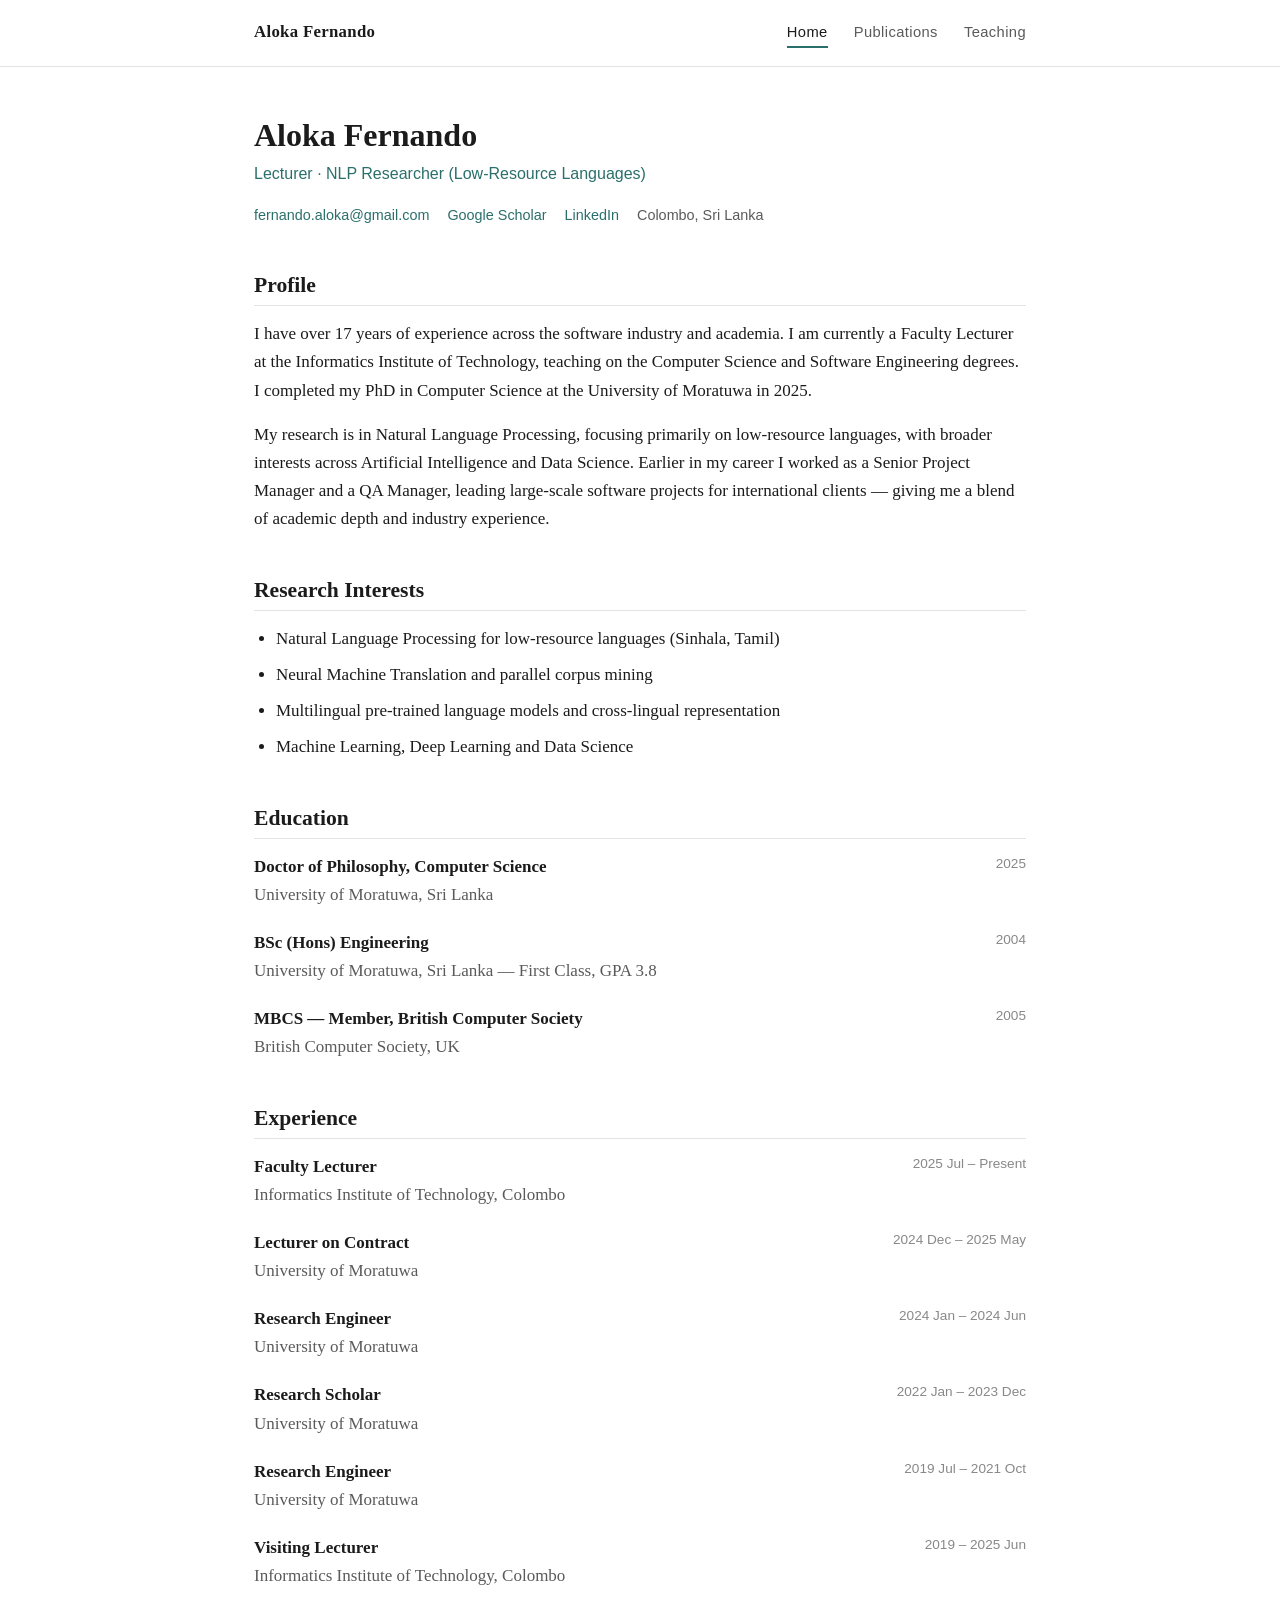
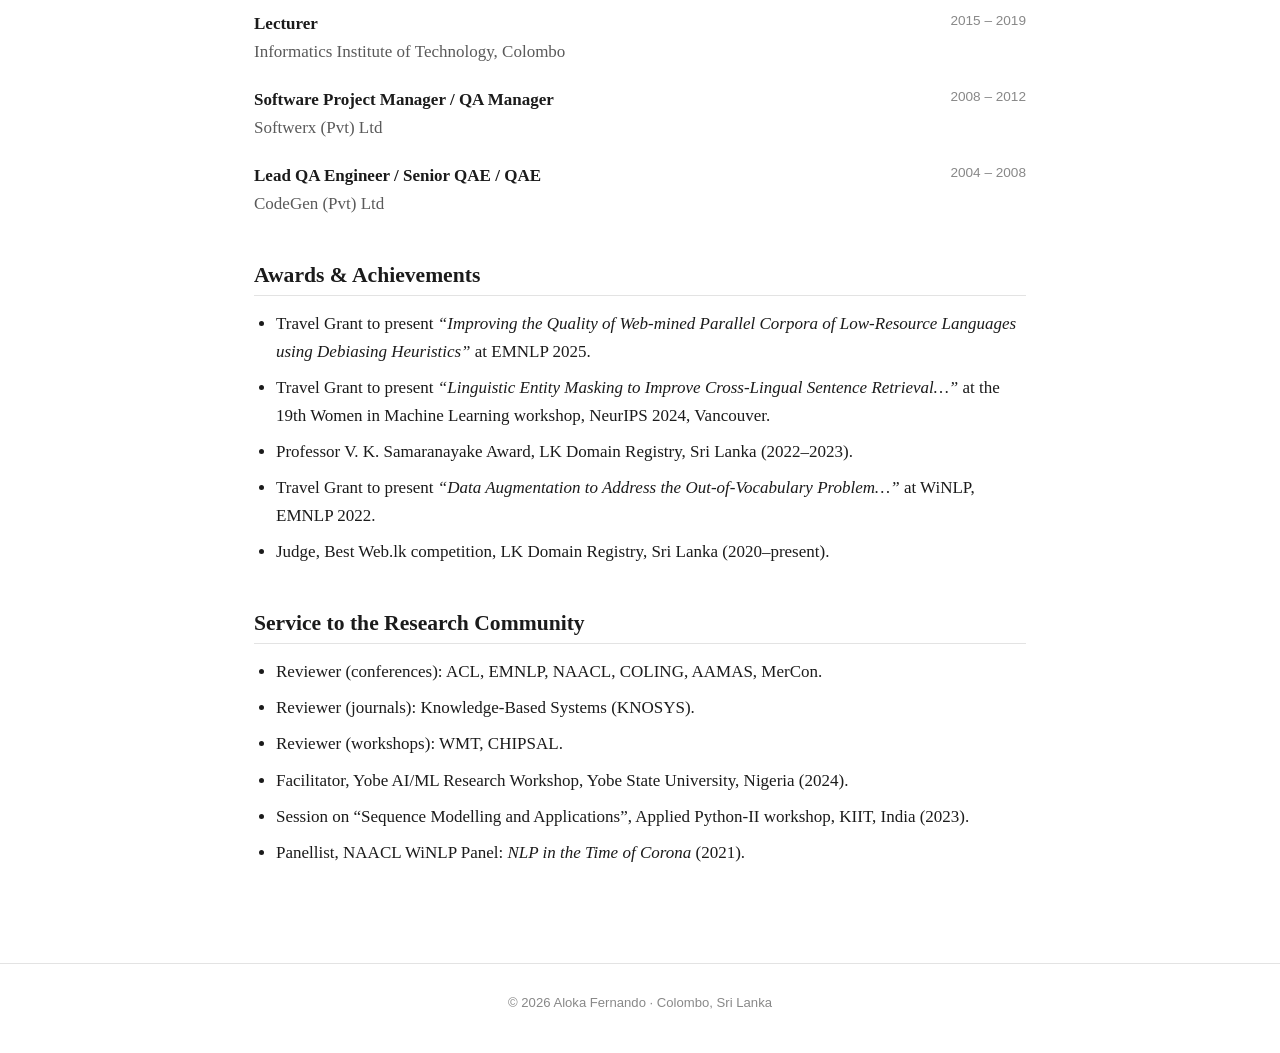
==== index.html @ 45970b9c "Add files via upload" ====
<!DOCTYPE html>
<html lang="en">
<head>
  <meta charset="UTF-8">
  <meta name="viewport" content="width=device-width, initial-scale=1.0">
  <title>Aloka Fernando</title>
  <meta name="description" content="Aloka Fernando — Lecturer and NLP researcher in low-resource languages, AI and Data Science.">
  <link rel="stylesheet" href="style.css">
</head>
<body>

  <nav class="site-nav">
    <div class="site-nav__inner">
      <a href="index.html" class="site-nav__name">Aloka Fernando</a>
      <div class="site-nav__links">
        <a href="index.html" class="active">Home</a>
        <a href="publications.html">Publications</a>
        <a href="teaching.html">Teaching</a>
      </div>
    </div>
  </nav>

  <main class="wrap">

    <section class="hero">
      <!-- Replace photo.jpg with your headshot, or remove this <img> -->
      <img class="hero__photo" src="photo.jpg" alt="Aloka Fernando"
           onerror="this.style.display='none'">
      <div class="hero__body">
        <h1 class="page-title">Aloka Fernando</h1>
        <p class="hero__role">Lecturer · NLP Researcher (Low-Resource Languages)</p>
        <div class="contact-line">
          <a href="mailto:fernando.aloka@gmail.com">fernando.aloka@gmail.com</a>
          <a href="https://scholar.google.com" target="_blank" rel="noopener">Google Scholar</a>
          <a href="https://www.linkedin.com/in/aloka-fernando" target="_blank" rel="noopener">LinkedIn</a>
          <span>Colombo, Sri Lanka</span>
        </div>
      </div>
    </section>

    <section>
      <h2 class="section-title">Profile</h2>
      <p>I have over 17 years of experience across the software industry and academia. I am currently a
        Faculty Lecturer at the Informatics Institute of Technology, teaching on the Computer Science and
        Software Engineering degrees. I completed my PhD in Computer Science at the University of Moratuwa
        in 2025.</p>
      <p>My research is in Natural Language Processing, focusing primarily on low-resource languages, with
        broader interests across Artificial Intelligence and Data Science. Earlier in my career I worked as
        a Senior Project Manager and a QA Manager, leading large-scale software projects for international
        clients — giving me a blend of academic depth and industry experience.</p>
    </section>

    <section>
      <h2 class="section-title">Research Interests</h2>
      <ul class="bullets">
        <li>Natural Language Processing for low-resource languages (Sinhala, Tamil)</li>
        <li>Neural Machine Translation and parallel corpus mining</li>
        <li>Multilingual pre-trained language models and cross-lingual representation</li>
        <li>Machine Learning, Deep Learning and Data Science</li>
      </ul>
    </section>

    <section>
      <h2 class="section-title">Education</h2>

      <div class="entry">
        <div class="entry__head">
          <span class="entry__title">Doctor of Philosophy, Computer Science</span>
          <span class="entry__date">2025</span>
        </div>
        <div class="entry__org">University of Moratuwa, Sri Lanka</div>
      </div>

      <div class="entry">
        <div class="entry__head">
          <span class="entry__title">BSc (Hons) Engineering</span>
          <span class="entry__date">2004</span>
        </div>
        <div class="entry__org">University of Moratuwa, Sri Lanka — First Class, GPA 3.8</div>
      </div>

      <div class="entry">
        <div class="entry__head">
          <span class="entry__title">MBCS — Member, British Computer Society</span>
          <span class="entry__date">2005</span>
        </div>
        <div class="entry__org">British Computer Society, UK</div>
      </div>
    </section>

    <section>
      <h2 class="section-title">Experience</h2>

      <div class="entry">
        <div class="entry__head">
          <span class="entry__title">Faculty Lecturer</span>
          <span class="entry__date">2025 Jul – Present</span>
        </div>
        <div class="entry__org">Informatics Institute of Technology, Colombo</div>
      </div>

      <div class="entry">
        <div class="entry__head">
          <span class="entry__title">Lecturer on Contract</span>
          <span class="entry__date">2024 Dec – 2025 May</span>
        </div>
        <div class="entry__org">University of Moratuwa</div>
      </div>

      <div class="entry">
        <div class="entry__head">
          <span class="entry__title">Research Engineer</span>
          <span class="entry__date">2024 Jan – 2024 Jun</span>
        </div>
        <div class="entry__org">University of Moratuwa</div>
      </div>

      <div class="entry">
        <div class="entry__head">
          <span class="entry__title">Research Scholar</span>
          <span class="entry__date">2022 Jan – 2023 Dec</span>
        </div>
        <div class="entry__org">University of Moratuwa</div>
      </div>

      <div class="entry">
        <div class="entry__head">
          <span class="entry__title">Research Engineer</span>
          <span class="entry__date">2019 Jul – 2021 Oct</span>
        </div>
        <div class="entry__org">University of Moratuwa</div>
      </div>

      <div class="entry">
        <div class="entry__head">
          <span class="entry__title">Visiting Lecturer</span>
          <span class="entry__date">2019 – 2025 Jun</span>
        </div>
        <div class="entry__org">Informatics Institute of Technology, Colombo</div>
      </div>

      <div class="entry">
        <div class="entry__head">
          <span class="entry__title">Lecturer</span>
          <span class="entry__date">2015 – 2019</span>
        </div>
        <div class="entry__org">Informatics Institute of Technology, Colombo</div>
      </div>

      <div class="entry">
        <div class="entry__head">
          <span class="entry__title">Software Project Manager / QA Manager</span>
          <span class="entry__date">2008 – 2012</span>
        </div>
        <div class="entry__org">Softwerx (Pvt) Ltd</div>
      </div>

      <div class="entry">
        <div class="entry__head">
          <span class="entry__title">Lead QA Engineer / Senior QAE / QAE</span>
          <span class="entry__date">2004 – 2008</span>
        </div>
        <div class="entry__org">CodeGen (Pvt) Ltd</div>
      </div>
    </section>

    <section>
      <h2 class="section-title">Awards &amp; Achievements</h2>
      <ul class="bullets">
        <li>Travel Grant to present <em>“Improving the Quality of Web-mined Parallel Corpora of Low-Resource
          Languages using Debiasing Heuristics”</em> at EMNLP 2025.</li>
        <li>Travel Grant to present <em>“Linguistic Entity Masking to Improve Cross-Lingual Sentence
          Retrieval…”</em> at the 19th Women in Machine Learning workshop, NeurIPS 2024, Vancouver.</li>
        <li>Professor V. K. Samaranayake Award, LK Domain Registry, Sri Lanka (2022–2023).</li>
        <li>Travel Grant to present <em>“Data Augmentation to Address the Out-of-Vocabulary Problem…”</em> at
          WiNLP, EMNLP 2022.</li>
        <li>Judge, Best Web.lk competition, LK Domain Registry, Sri Lanka (2020–present).</li>
      </ul>
    </section>

    <section>
      <h2 class="section-title">Service to the Research Community</h2>
      <ul class="bullets">
        <li>Reviewer (conferences): ACL, EMNLP, NAACL, COLING, AAMAS, MerCon.</li>
        <li>Reviewer (journals): Knowledge-Based Systems (KNOSYS).</li>
        <li>Reviewer (workshops): WMT, CHIPSAL.</li>
        <li>Facilitator, Yobe AI/ML Research Workshop, Yobe State University, Nigeria (2024).</li>
        <li>Session on “Sequence Modelling and Applications”, Applied Python-II workshop, KIIT, India (2023).</li>
        <li>Panellist, NAACL WiNLP Panel: <em>NLP in the Time of Corona</em> (2021).</li>
      </ul>
    </section>

  </main>

  <footer class="site-footer">
    © <span id="yr"></span> Aloka Fernando · Colombo, Sri Lanka
  </footer>
  <script>document.getElementById('yr').textContent = new Date().getFullYear();</script>

</body>
</html>
---- style.css ----
/* ===========================================================
   Aloka Fernando — academic homepage
   Clean academic style: serif headings, generous whitespace
   =========================================================== */

:root {
  --ink: #1b1b1b;
  --muted: #5a5a5a;
  --faint: #888;
  --accent: #2a6f6b;        /* muted teal, echoing the CV */
  --accent-dark: #1d5350;
  --rule: #e3e3e3;
  --bg: #ffffff;
  --bg-soft: #f7f8f7;
  --maxw: 820px;
}

* { box-sizing: border-box; }

html { scroll-behavior: smooth; }

body {
  margin: 0;
  background: var(--bg);
  color: var(--ink);
  font-family: "Georgia", "Iowan Old Style", "Times New Roman", serif;
  font-size: 17px;
  line-height: 1.65;
  -webkit-font-smoothing: antialiased;
}

a {
  color: var(--accent);
  text-decoration: none;
  border-bottom: 1px solid transparent;
  transition: border-color .15s ease, color .15s ease;
}
a:hover { color: var(--accent-dark); border-bottom-color: var(--accent-dark); }

/* ---------- Navigation ---------- */
.site-nav {
  border-bottom: 1px solid var(--rule);
  background: var(--bg);
  position: sticky;
  top: 0;
  z-index: 10;
}
.site-nav__inner {
  max-width: var(--maxw);
  margin: 0 auto;
  padding: 18px 24px;
  display: flex;
  align-items: baseline;
  justify-content: space-between;
  flex-wrap: wrap;
  gap: 10px;
}
.site-nav__name {
  font-size: 1.05rem;
  font-weight: 700;
  letter-spacing: .3px;
  color: var(--ink);
  border: none;
}
.site-nav__links {
  display: flex;
  gap: 26px;
  font-family: -apple-system, BlinkMacSystemFont, "Segoe UI", Helvetica, Arial, sans-serif;
  font-size: .92rem;
  letter-spacing: .4px;
}
.site-nav__links a {
  color: var(--muted);
  border: none;
  padding-bottom: 2px;
}
.site-nav__links a:hover { color: var(--accent); }
.site-nav__links a.active {
  color: var(--ink);
  border-bottom: 2px solid var(--accent);
}

/* ---------- Layout ---------- */
.wrap {
  max-width: var(--maxw);
  margin: 0 auto;
  padding: 48px 24px 80px;
}

h1, h2, h3 { line-height: 1.25; color: var(--ink); }

.page-title {
  font-size: 2rem;
  margin: 0 0 6px;
}
.section-title {
  font-size: 1.35rem;
  margin: 44px 0 14px;
  padding-bottom: 6px;
  border-bottom: 1px solid var(--rule);
}
.subhead {
  font-family: -apple-system, BlinkMacSystemFont, "Segoe UI", Helvetica, Arial, sans-serif;
  color: var(--faint);
  text-transform: uppercase;
  letter-spacing: 1.5px;
  font-size: .72rem;
  margin: 0 0 18px;
}

p { margin: 0 0 16px; }

/* ---------- Home hero ---------- */
.hero {
  display: flex;
  gap: 34px;
  align-items: flex-start;
  flex-wrap: wrap;
}
.hero__photo {
  width: 168px;
  height: 168px;
  border-radius: 6px;
  object-fit: cover;
  flex-shrink: 0;
  background: var(--bg-soft);
  border: 1px solid var(--rule);
}
.hero__body { flex: 1; min-width: 260px; }
.hero__role {
  font-family: -apple-system, BlinkMacSystemFont, "Segoe UI", Helvetica, Arial, sans-serif;
  color: var(--accent);
  font-size: 1rem;
  margin: 4px 0 16px;
}

/* ---------- Contact / inline links ---------- */
.contact-line {
  font-family: -apple-system, BlinkMacSystemFont, "Segoe UI", Helvetica, Arial, sans-serif;
  font-size: .9rem;
  color: var(--muted);
  display: flex;
  flex-wrap: wrap;
  gap: 8px 18px;
  margin-top: 6px;
}

/* ---------- Generic entries (experience, education) ---------- */
.entry { margin-bottom: 20px; }
.entry__head {
  display: flex;
  justify-content: space-between;
  gap: 16px;
  flex-wrap: wrap;
}
.entry__title { font-weight: 700; }
.entry__org { color: var(--muted); }
.entry__date {
  font-family: -apple-system, BlinkMacSystemFont, "Segoe UI", Helvetica, Arial, sans-serif;
  font-size: .85rem;
  color: var(--faint);
  white-space: nowrap;
}

/* ---------- Lists ---------- */
ul.clean { list-style: none; padding: 0; margin: 0; }
ul.clean li {
  padding: 8px 0;
  border-bottom: 1px solid var(--rule);
}
ul.clean li:last-child { border-bottom: none; }

ul.bullets { margin: 0 0 16px; padding-left: 22px; }
ul.bullets li { margin-bottom: 8px; }

/* ---------- Publications ---------- */
ol.pubs { counter-reset: pub; list-style: none; padding: 0; margin: 0; }
ol.pubs li {
  position: relative;
  padding: 0 0 20px 38px;
  margin-bottom: 20px;
  border-bottom: 1px solid var(--rule);
}
ol.pubs li:last-child { border-bottom: none; }
ol.pubs li::before {
  counter-increment: pub;
  content: counter(pub);
  position: absolute;
  left: 0;
  top: 1px;
  font-family: -apple-system, BlinkMacSystemFont, "Segoe UI", Helvetica, Arial, sans-serif;
  font-size: .8rem;
  font-weight: 600;
  color: #fff;
  background: var(--accent);
  width: 24px; height: 24px;
  border-radius: 50%;
  display: flex; align-items: center; justify-content: center;
}
.pub-title { font-weight: 600; }
.pub-venue { color: var(--muted); }
.pub-meta {
  font-family: -apple-system, BlinkMacSystemFont, "Segoe UI", Helvetica, Arial, sans-serif;
  font-size: .82rem;
  color: var(--faint);
  margin-top: 4px;
}
.me { color: var(--accent-dark); font-weight: 700; }
.badge {
  display: inline-block;
  font-family: -apple-system, BlinkMacSystemFont, "Segoe UI", Helvetica, Arial, sans-serif;
  font-size: .72rem;
  letter-spacing: .3px;
  background: #fbf3df;
  color: #8a6d1c;
  border: 1px solid #ecdcae;
  padding: 1px 8px;
  border-radius: 10px;
  margin-left: 4px;
  vertical-align: middle;
}

/* ---------- Teaching ---------- */
.teach-block { margin-bottom: 30px; }
.teach-block h3 {
  font-size: 1.1rem;
  margin: 0 0 2px;
}
.teach-block .teach-date {
  font-family: -apple-system, BlinkMacSystemFont, "Segoe UI", Helvetica, Arial, sans-serif;
  font-size: .85rem;
  color: var(--faint);
  margin-bottom: 12px;
}
.teach-block .programme {
  font-style: italic;
  color: var(--muted);
  margin: 14px 0 6px;
}
.course {
  display: flex;
  gap: 12px;
  padding: 7px 0;
  border-bottom: 1px solid var(--rule);
}
.course:last-child { border-bottom: none; }
.course code {
  font-family: "SF Mono", ui-monospace, Menlo, Consolas, monospace;
  font-size: .82rem;
  color: var(--accent-dark);
  background: var(--bg-soft);
  padding: 1px 7px;
  border-radius: 4px;
  white-space: nowrap;
  align-self: flex-start;
}

/* ---------- Footer ---------- */
.site-footer {
  border-top: 1px solid var(--rule);
  color: var(--faint);
  font-family: -apple-system, BlinkMacSystemFont, "Segoe UI", Helvetica, Arial, sans-serif;
  font-size: .82rem;
  text-align: center;
  padding: 28px 24px 40px;
}

/* ---------- Responsive ---------- */
@media (max-width: 560px) {
  body { font-size: 16px; }
  .page-title { font-size: 1.7rem; }
  .hero { gap: 22px; }
  .hero__photo { width: 130px; height: 130px; }
  .site-nav__inner { padding: 14px 18px; }
  .wrap { padding: 34px 18px 60px; }
}
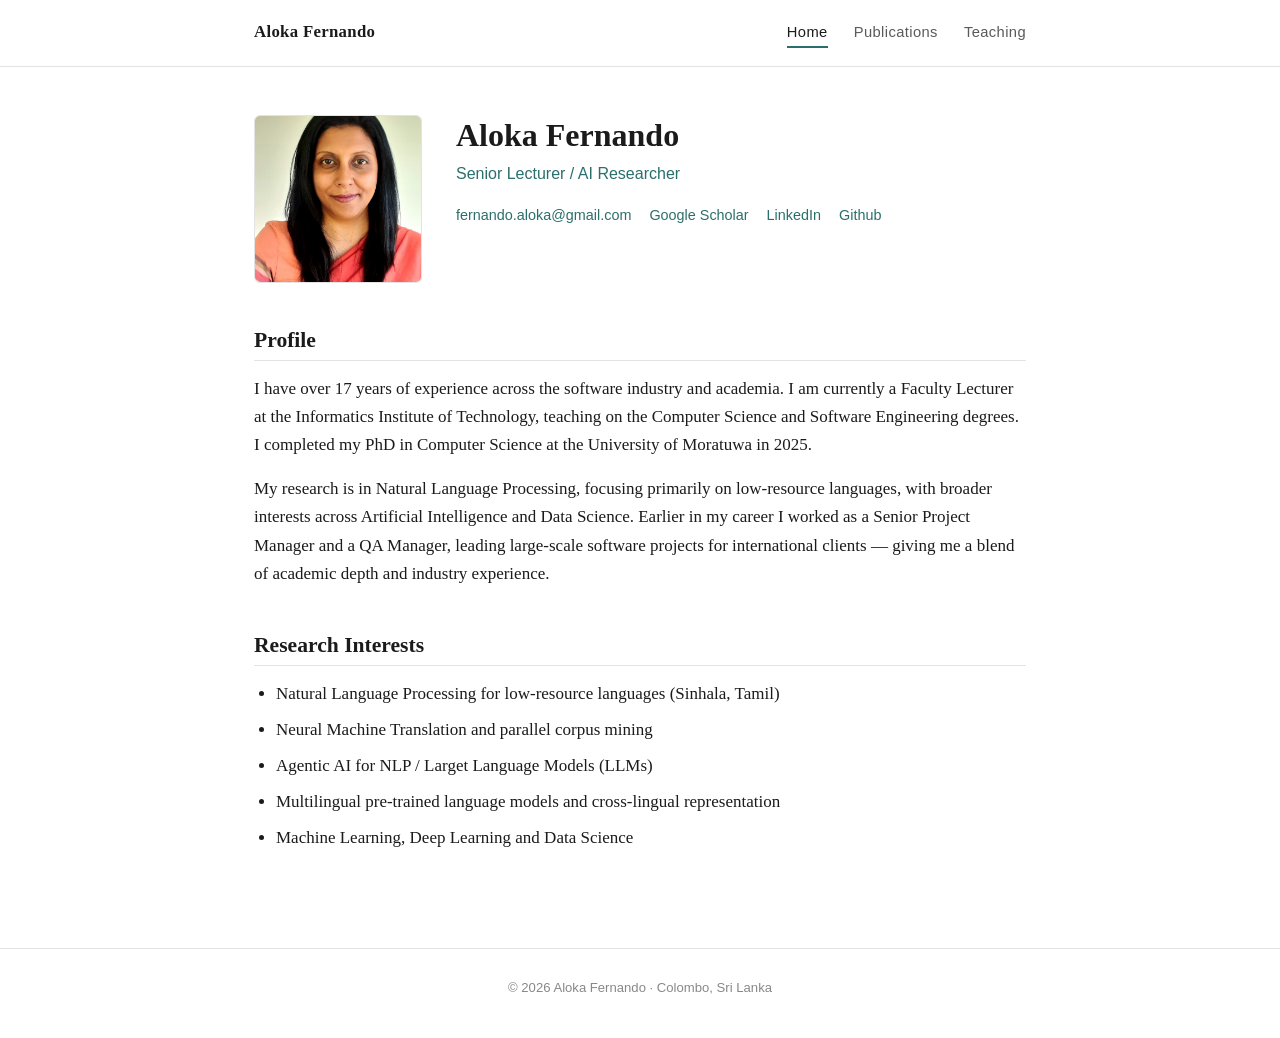
==== commit fac6a01b: "Update index.html" ====
--- a/index.html
+++ b/index.html
@@ -24,16 +24,16 @@
 
     <section class="hero">
       <!-- Replace photo.jpg with your headshot, or remove this <img> -->
-      <img class="hero__photo" src="photo.jpg" alt="Aloka Fernando"
+      <img class="hero__photo" src="Profile_photo.jpg" alt="Aloka Fernando"
            onerror="this.style.display='none'">
       <div class="hero__body">
         <h1 class="page-title">Aloka Fernando</h1>
-        <p class="hero__role">Lecturer · NLP Researcher (Low-Resource Languages)</p>
+        <p class="hero__role">Senior Lecturer / AI Researcher</p>
         <div class="contact-line">
           <a href="mailto:fernando.aloka@gmail.com">fernando.aloka@gmail.com</a>
-          <a href="https://scholar.google.com" target="_blank" rel="noopener">Google Scholar</a>
+          <a href="https://scholar.google.com/citations?user=PDGQ-isAAAAJ&hl=en" target="_blank" rel="noopener">Google Scholar</a>
           <a href="https://www.linkedin.com/in/aloka-fernando" target="_blank" rel="noopener">LinkedIn</a>
-          <span>Colombo, Sri Lanka</span>
+          <a href="https://github.com/aloka-fernando" target="_blank" rel="noopener">Github</a>
         </div>
       </div>
     </section>
@@ -55,141 +55,13 @@
       <ul class="bullets">
         <li>Natural Language Processing for low-resource languages (Sinhala, Tamil)</li>
         <li>Neural Machine Translation and parallel corpus mining</li>
+        <li>Agentic AI for NLP / Larget Language Models (LLMs) </li>        
         <li>Multilingual pre-trained language models and cross-lingual representation</li>
         <li>Machine Learning, Deep Learning and Data Science</li>
       </ul>
     </section>
 
-    <section>
-      <h2 class="section-title">Education</h2>
-
-      <div class="entry">
-        <div class="entry__head">
-          <span class="entry__title">Doctor of Philosophy, Computer Science</span>
-          <span class="entry__date">2025</span>
-        </div>
-        <div class="entry__org">University of Moratuwa, Sri Lanka</div>
-      </div>
-
-      <div class="entry">
-        <div class="entry__head">
-          <span class="entry__title">BSc (Hons) Engineering</span>
-          <span class="entry__date">2004</span>
-        </div>
-        <div class="entry__org">University of Moratuwa, Sri Lanka — First Class, GPA 3.8</div>
-      </div>
-
-      <div class="entry">
-        <div class="entry__head">
-          <span class="entry__title">MBCS — Member, British Computer Society</span>
-          <span class="entry__date">2005</span>
-        </div>
-        <div class="entry__org">British Computer Society, UK</div>
-      </div>
-    </section>
-
-    <section>
-      <h2 class="section-title">Experience</h2>
-
-      <div class="entry">
-        <div class="entry__head">
-          <span class="entry__title">Faculty Lecturer</span>
-          <span class="entry__date">2025 Jul – Present</span>
-        </div>
-        <div class="entry__org">Informatics Institute of Technology, Colombo</div>
-      </div>
-
-      <div class="entry">
-        <div class="entry__head">
-          <span class="entry__title">Lecturer on Contract</span>
-          <span class="entry__date">2024 Dec – 2025 May</span>
-        </div>
-        <div class="entry__org">University of Moratuwa</div>
-      </div>
-
-      <div class="entry">
-        <div class="entry__head">
-          <span class="entry__title">Research Engineer</span>
-          <span class="entry__date">2024 Jan – 2024 Jun</span>
-        </div>
-        <div class="entry__org">University of Moratuwa</div>
-      </div>
-
-      <div class="entry">
-        <div class="entry__head">
-          <span class="entry__title">Research Scholar</span>
-          <span class="entry__date">2022 Jan – 2023 Dec</span>
-        </div>
-        <div class="entry__org">University of Moratuwa</div>
-      </div>
-
-      <div class="entry">
-        <div class="entry__head">
-          <span class="entry__title">Research Engineer</span>
-          <span class="entry__date">2019 Jul – 2021 Oct</span>
-        </div>
-        <div class="entry__org">University of Moratuwa</div>
-      </div>
-
-      <div class="entry">
-        <div class="entry__head">
-          <span class="entry__title">Visiting Lecturer</span>
-          <span class="entry__date">2019 – 2025 Jun</span>
-        </div>
-        <div class="entry__org">Informatics Institute of Technology, Colombo</div>
-      </div>
-
-      <div class="entry">
-        <div class="entry__head">
-          <span class="entry__title">Lecturer</span>
-          <span class="entry__date">2015 – 2019</span>
-        </div>
-        <div class="entry__org">Informatics Institute of Technology, Colombo</div>
-      </div>
-
-      <div class="entry">
-        <div class="entry__head">
-          <span class="entry__title">Software Project Manager / QA Manager</span>
-          <span class="entry__date">2008 – 2012</span>
-        </div>
-        <div class="entry__org">Softwerx (Pvt) Ltd</div>
-      </div>
-
-      <div class="entry">
-        <div class="entry__head">
-          <span class="entry__title">Lead QA Engineer / Senior QAE / QAE</span>
-          <span class="entry__date">2004 – 2008</span>
-        </div>
-        <div class="entry__org">CodeGen (Pvt) Ltd</div>
-      </div>
-    </section>
-
-    <section>
-      <h2 class="section-title">Awards &amp; Achievements</h2>
-      <ul class="bullets">
-        <li>Travel Grant to present <em>“Improving the Quality of Web-mined Parallel Corpora of Low-Resource
-          Languages using Debiasing Heuristics”</em> at EMNLP 2025.</li>
-        <li>Travel Grant to present <em>“Linguistic Entity Masking to Improve Cross-Lingual Sentence
-          Retrieval…”</em> at the 19th Women in Machine Learning workshop, NeurIPS 2024, Vancouver.</li>
-        <li>Professor V. K. Samaranayake Award, LK Domain Registry, Sri Lanka (2022–2023).</li>
-        <li>Travel Grant to present <em>“Data Augmentation to Address the Out-of-Vocabulary Problem…”</em> at
-          WiNLP, EMNLP 2022.</li>
-        <li>Judge, Best Web.lk competition, LK Domain Registry, Sri Lanka (2020–present).</li>
-      </ul>
-    </section>
-
-    <section>
-      <h2 class="section-title">Service to the Research Community</h2>
-      <ul class="bullets">
-        <li>Reviewer (conferences): ACL, EMNLP, NAACL, COLING, AAMAS, MerCon.</li>
-        <li>Reviewer (journals): Knowledge-Based Systems (KNOSYS).</li>
-        <li>Reviewer (workshops): WMT, CHIPSAL.</li>
-        <li>Facilitator, Yobe AI/ML Research Workshop, Yobe State University, Nigeria (2024).</li>
-        <li>Session on “Sequence Modelling and Applications”, Applied Python-II workshop, KIIT, India (2023).</li>
-        <li>Panellist, NAACL WiNLP Panel: <em>NLP in the Time of Corona</em> (2021).</li>
-      </ul>
-    </section>
-
+    
   </main>
 
   <footer class="site-footer">
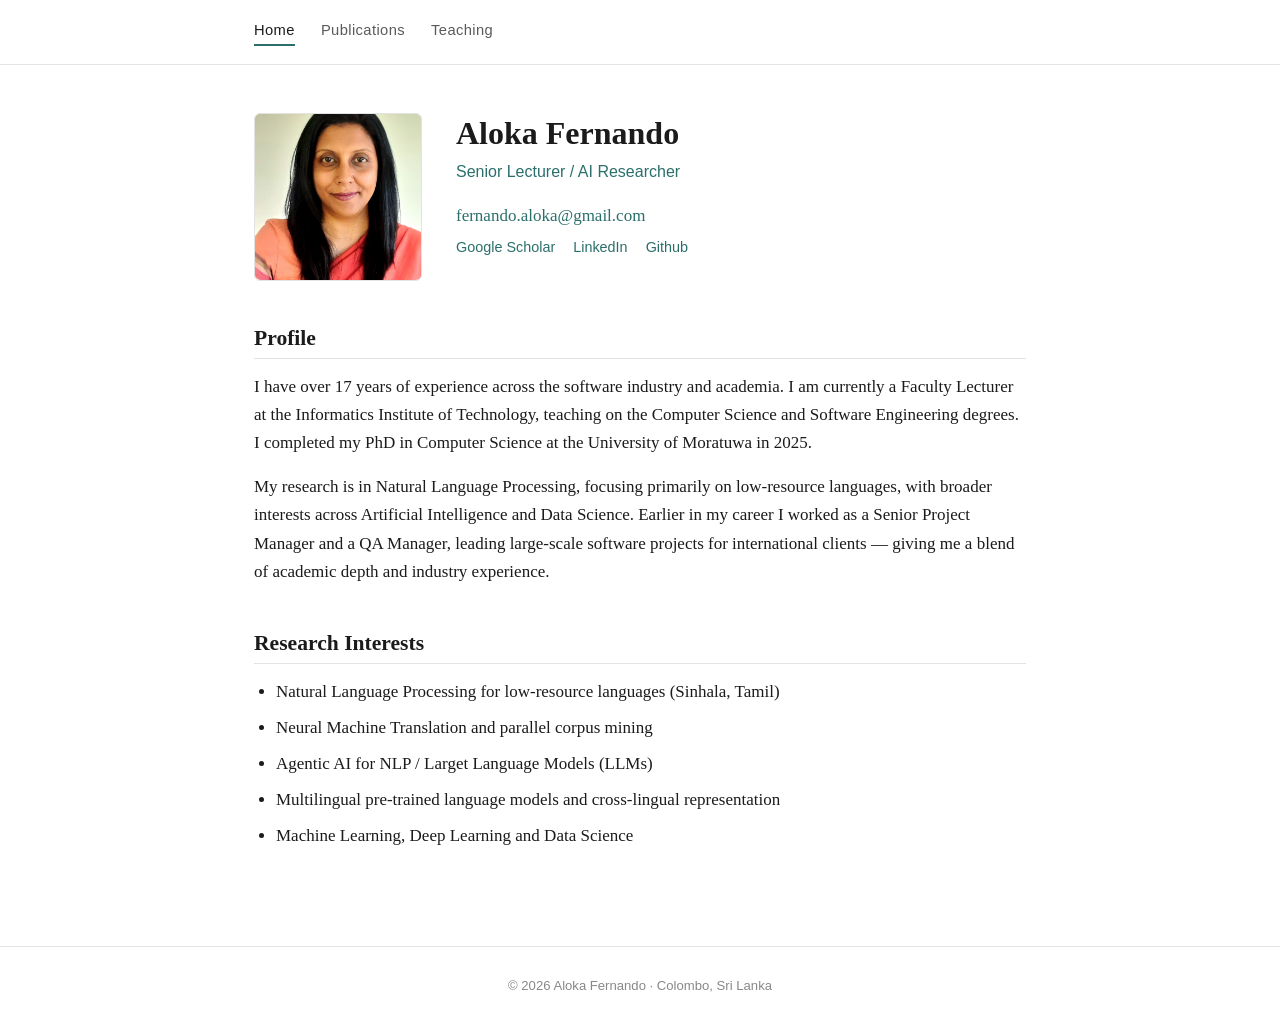
==== commit 7b031a41: "Update index.html" ====
--- a/index.html
+++ b/index.html
@@ -4,14 +4,13 @@
   <meta charset="UTF-8">
   <meta name="viewport" content="width=device-width, initial-scale=1.0">
   <title>Aloka Fernando</title>
-  <meta name="description" content="Aloka Fernando — Lecturer and NLP researcher in low-resource languages, AI and Data Science.">
+  <meta name="description" content="Aloka Fernando — Senior Lecturer and NLP researcher in Machine Translation, low-resource languages, Agentic AI and Data Science.">
   <link rel="stylesheet" href="style.css">
 </head>
 <body>
 
   <nav class="site-nav">
     <div class="site-nav__inner">
-      <a href="index.html" class="site-nav__name">Aloka Fernando</a>
       <div class="site-nav__links">
         <a href="index.html" class="active">Home</a>
         <a href="publications.html">Publications</a>
@@ -29,8 +28,8 @@
       <div class="hero__body">
         <h1 class="page-title">Aloka Fernando</h1>
         <p class="hero__role">Senior Lecturer / AI Researcher</p>
+        <a href="mailto:alokaf@cse.mrt.ac.lk">fernando.aloka@gmail.com</a>
         <div class="contact-line">
-          <a href="mailto:fernando.aloka@gmail.com">fernando.aloka@gmail.com</a>
           <a href="https://scholar.google.com/citations?user=PDGQ-isAAAAJ&hl=en" target="_blank" rel="noopener">Google Scholar</a>
           <a href="https://www.linkedin.com/in/aloka-fernando" target="_blank" rel="noopener">LinkedIn</a>
           <a href="https://github.com/aloka-fernando" target="_blank" rel="noopener">Github</a>
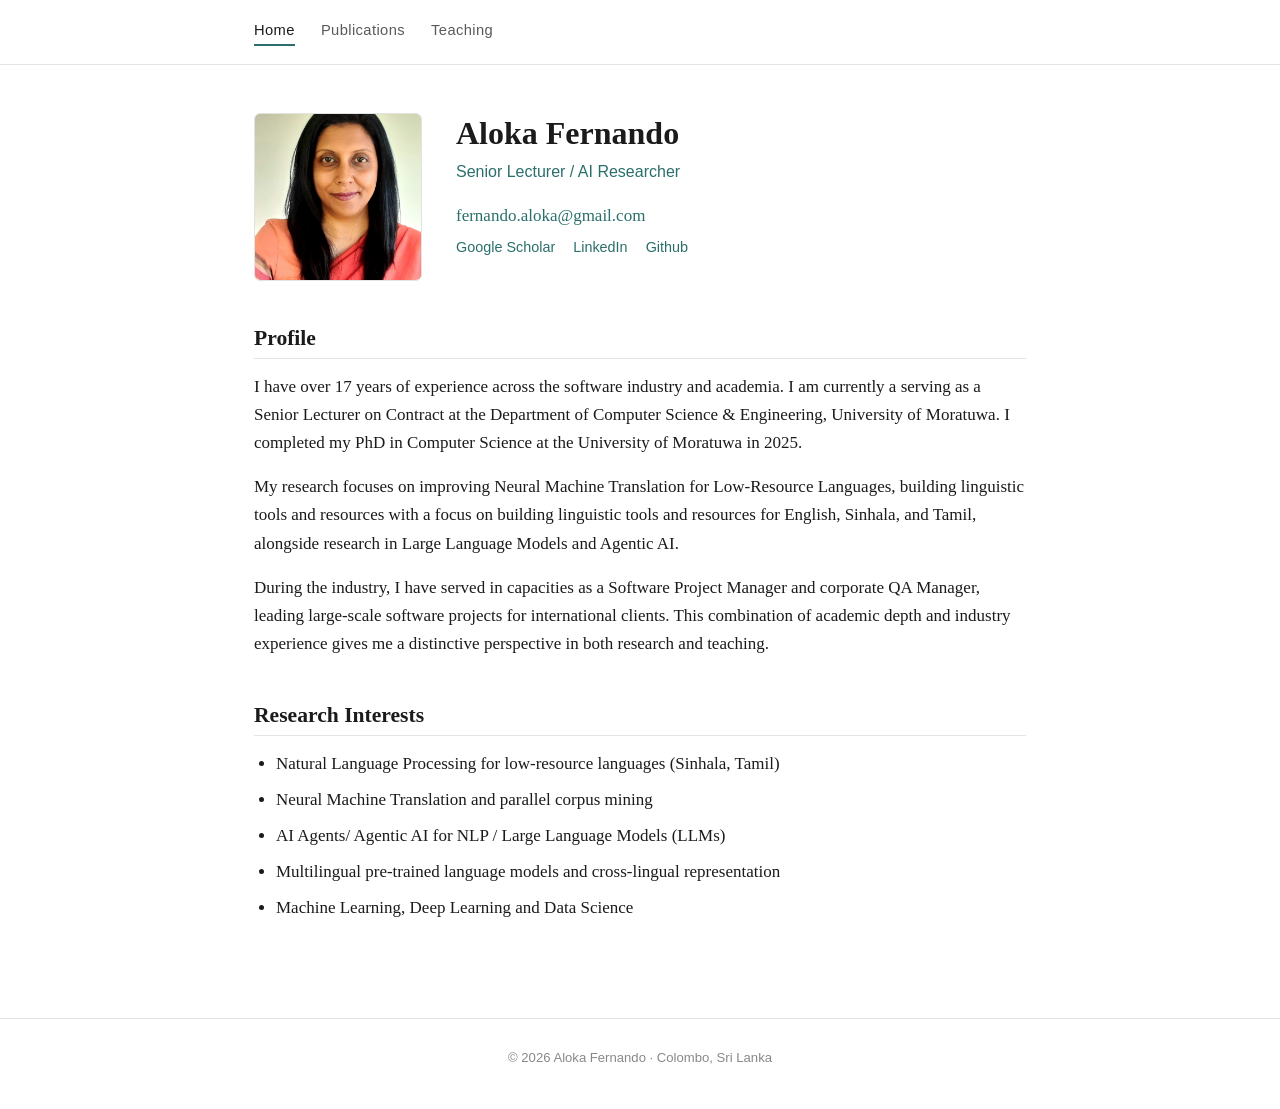
==== commit ec86bc4d: "Update index.html" ====
--- a/index.html
+++ b/index.html
@@ -40,13 +40,14 @@
     <section>
       <h2 class="section-title">Profile</h2>
       <p>I have over 17 years of experience across the software industry and academia. I am currently a
-        Faculty Lecturer at the Informatics Institute of Technology, teaching on the Computer Science and
-        Software Engineering degrees. I completed my PhD in Computer Science at the University of Moratuwa
-        in 2025.</p>
-      <p>My research is in Natural Language Processing, focusing primarily on low-resource languages, with
-        broader interests across Artificial Intelligence and Data Science. Earlier in my career I worked as
-        a Senior Project Manager and a QA Manager, leading large-scale software projects for international
-        clients — giving me a blend of academic depth and industry experience.</p>
+        serving as a Senior Lecturer on Contract at the Department of Computer Science & Engineering, University of Moratuwa. 
+        I completed my PhD in Computer Science at the University of Moratuwa in 2025.</p>
+      <p>My research focuses on improving Neural Machine Translation for Low-Resource Languages, building 
+        linguistic tools and resources with a focus on building linguistic tools and resources for English, Sinhala, and Tamil, alongside 
+        research in Large Language Models and Agentic AI. </p>
+        <p>During the industry, I have served in capacities as a Software Project Manager and corporate QA Manager, leading 
+        large-scale software projects for international clients. This combination of academic depth and industry experience gives me 
+        a distinctive perspective in both research and teaching.</p>
     </section>
 
     <section>
@@ -54,7 +55,7 @@
       <ul class="bullets">
         <li>Natural Language Processing for low-resource languages (Sinhala, Tamil)</li>
         <li>Neural Machine Translation and parallel corpus mining</li>
-        <li>Agentic AI for NLP / Larget Language Models (LLMs) </li>        
+        <li>AI Agents/ Agentic AI for NLP / Large Language Models (LLMs) </li>        
         <li>Multilingual pre-trained language models and cross-lingual representation</li>
         <li>Machine Learning, Deep Learning and Data Science</li>
       </ul>
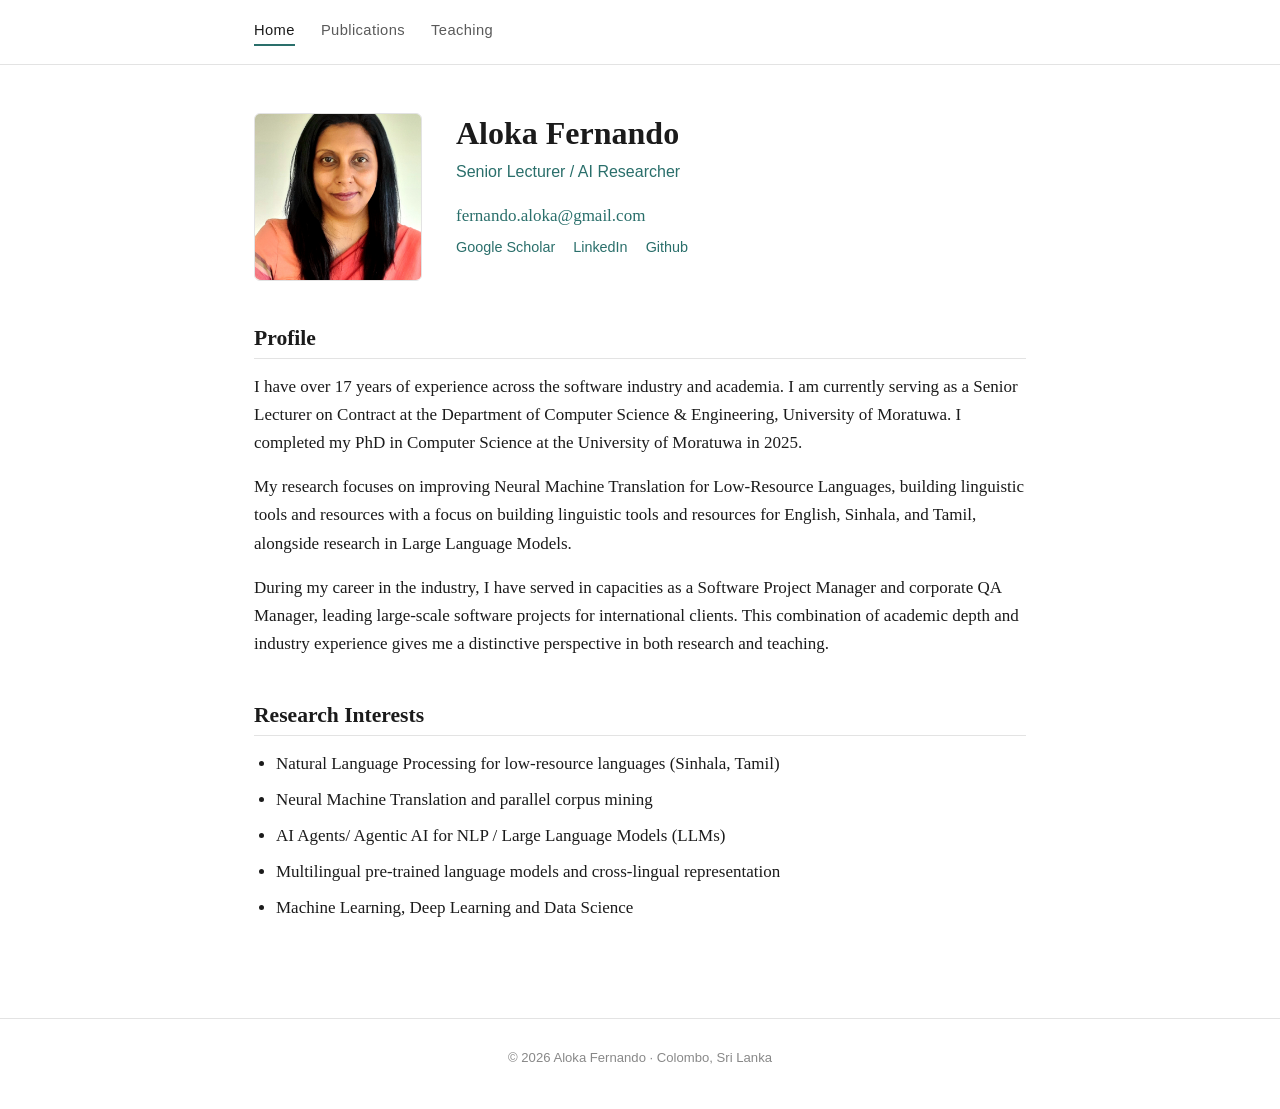
==== commit 7c7fe18c: "Update index.html" ====
--- a/index.html
+++ b/index.html
@@ -39,13 +39,13 @@
 
     <section>
       <h2 class="section-title">Profile</h2>
-      <p>I have over 17 years of experience across the software industry and academia. I am currently a
+      <p>I have over 17 years of experience across the software industry and academia. I am currently 
         serving as a Senior Lecturer on Contract at the Department of Computer Science & Engineering, University of Moratuwa. 
         I completed my PhD in Computer Science at the University of Moratuwa in 2025.</p>
       <p>My research focuses on improving Neural Machine Translation for Low-Resource Languages, building 
         linguistic tools and resources with a focus on building linguistic tools and resources for English, Sinhala, and Tamil, alongside 
-        research in Large Language Models and Agentic AI. </p>
-        <p>During the industry, I have served in capacities as a Software Project Manager and corporate QA Manager, leading 
+        research in Large Language Models. </p>
+        <p>During my career in the industry, I have served in capacities as a Software Project Manager and corporate QA Manager, leading 
         large-scale software projects for international clients. This combination of academic depth and industry experience gives me 
         a distinctive perspective in both research and teaching.</p>
     </section>
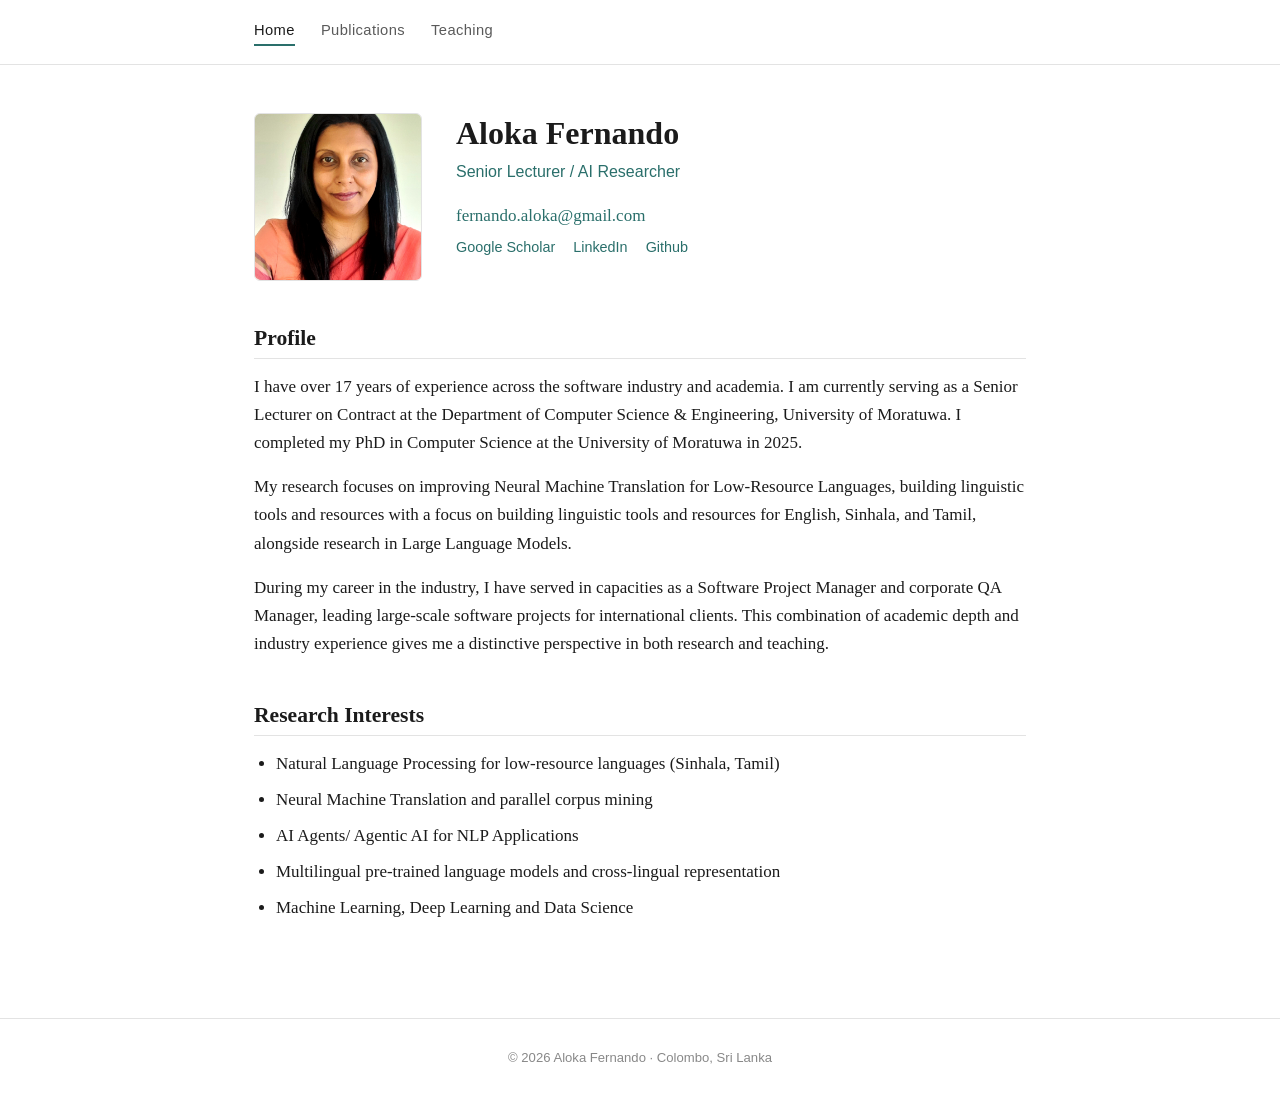
==== commit 0268da2e: "Update index.html" ====
--- a/index.html
+++ b/index.html
@@ -55,7 +55,7 @@
       <ul class="bullets">
         <li>Natural Language Processing for low-resource languages (Sinhala, Tamil)</li>
         <li>Neural Machine Translation and parallel corpus mining</li>
-        <li>AI Agents/ Agentic AI for NLP / Large Language Models (LLMs) </li>        
+        <li>AI Agents/ Agentic AI for NLP Applications </li>        
         <li>Multilingual pre-trained language models and cross-lingual representation</li>
         <li>Machine Learning, Deep Learning and Data Science</li>
       </ul>
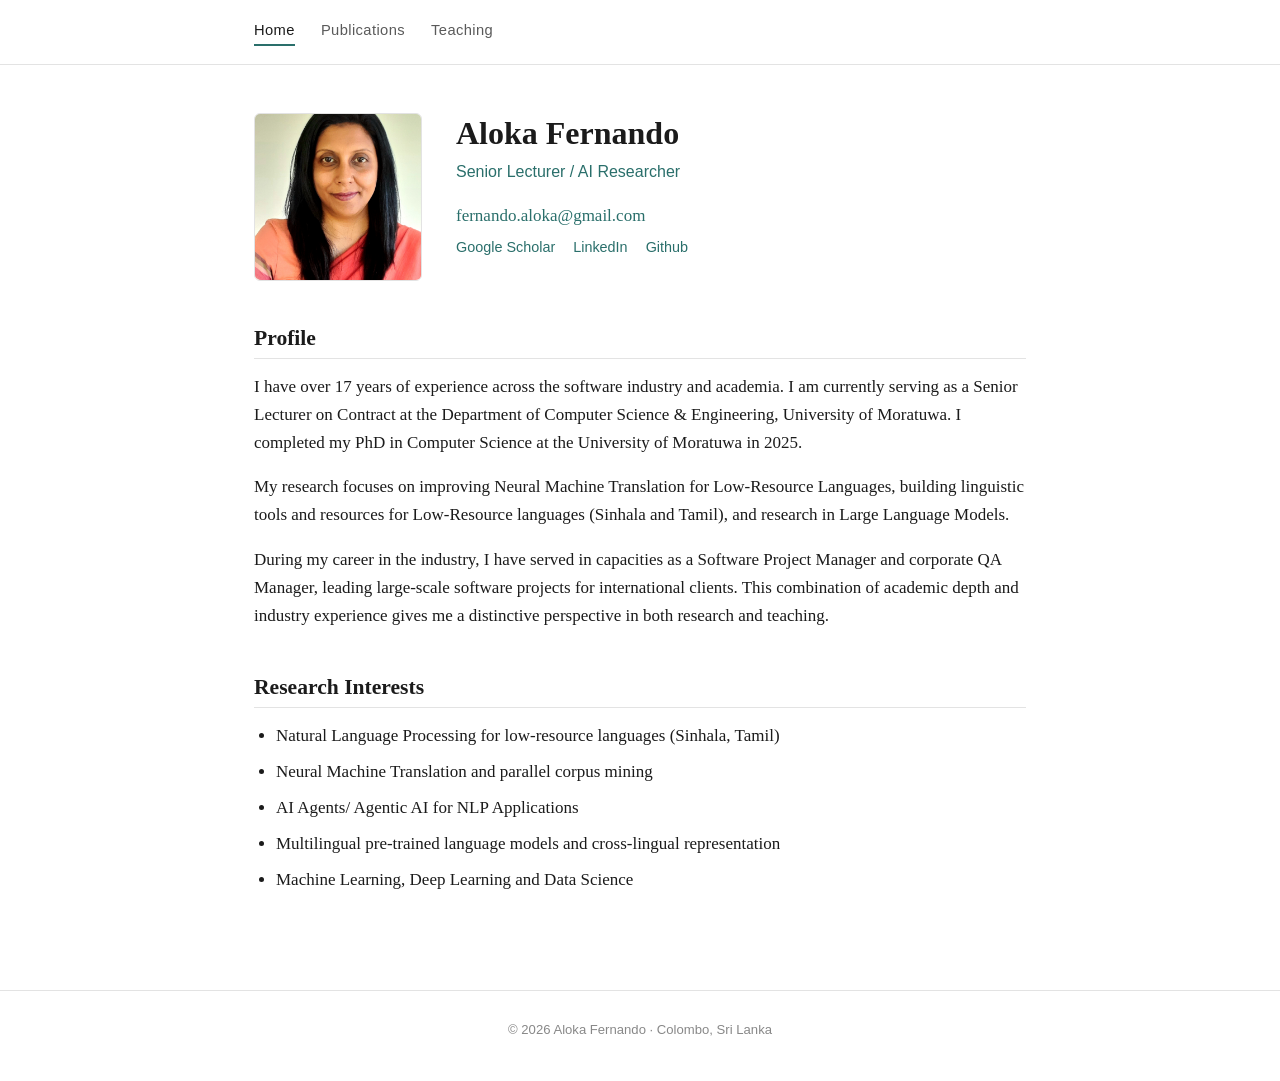
==== commit d2a922c5: "Update index.html" ====
--- a/index.html
+++ b/index.html
@@ -43,7 +43,7 @@
         serving as a Senior Lecturer on Contract at the Department of Computer Science & Engineering, University of Moratuwa. 
         I completed my PhD in Computer Science at the University of Moratuwa in 2025.</p>
       <p>My research focuses on improving Neural Machine Translation for Low-Resource Languages, building 
-        linguistic tools and resources with a focus on building linguistic tools and resources for English, Sinhala, and Tamil, alongside 
+        linguistic tools and resources for Low-Resource languages (Sinhala and Tamil), and 
         research in Large Language Models. </p>
         <p>During my career in the industry, I have served in capacities as a Software Project Manager and corporate QA Manager, leading 
         large-scale software projects for international clients. This combination of academic depth and industry experience gives me 
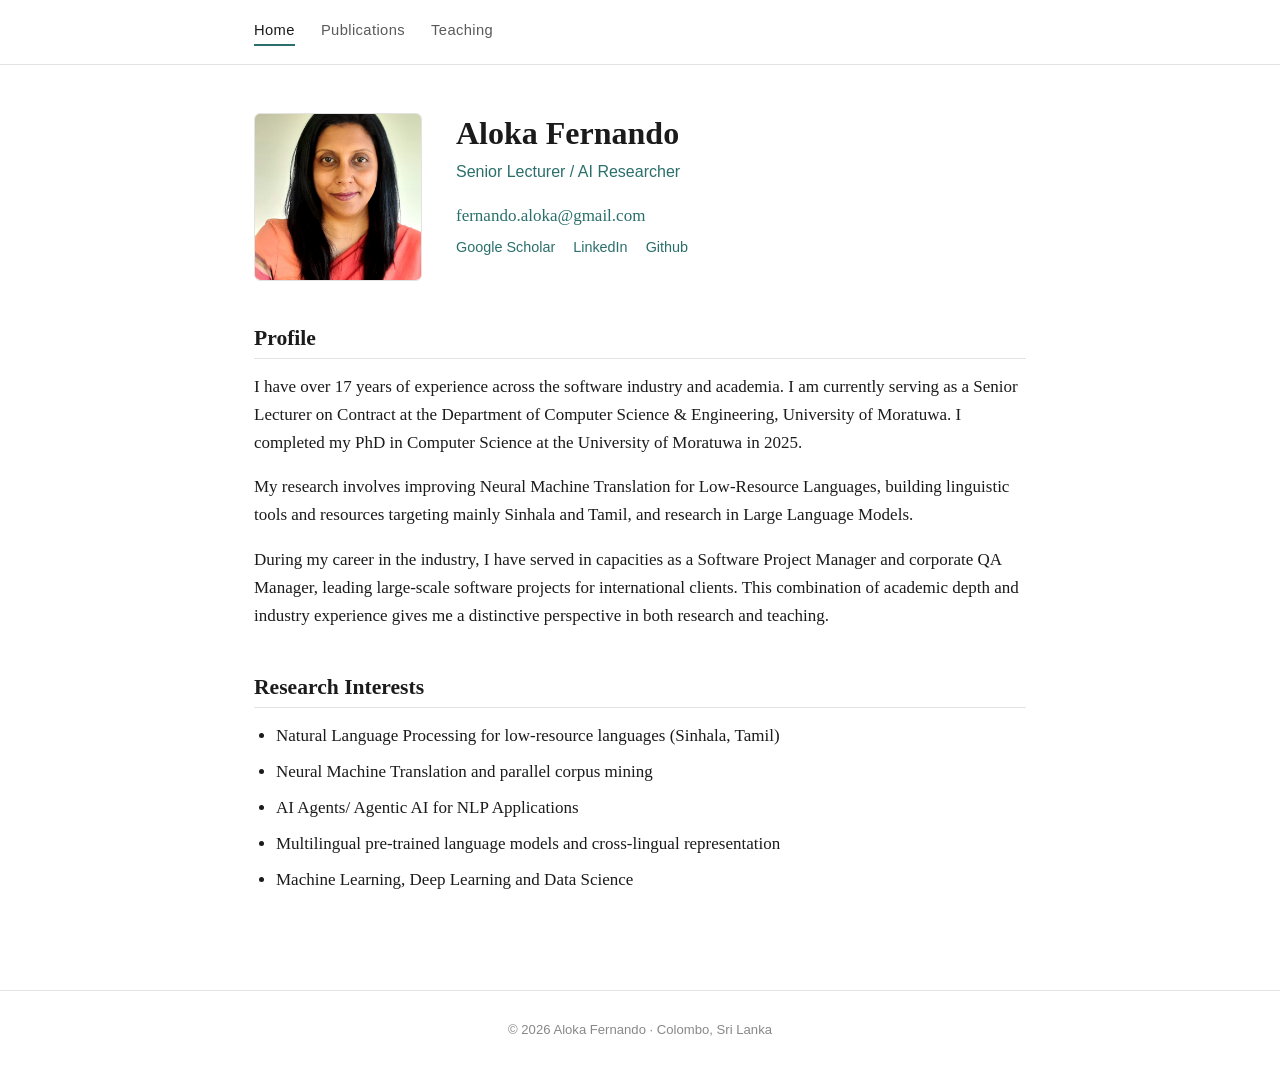
==== commit 8c59ffae: "Update index.html" ====
--- a/index.html
+++ b/index.html
@@ -42,8 +42,8 @@
       <p>I have over 17 years of experience across the software industry and academia. I am currently 
         serving as a Senior Lecturer on Contract at the Department of Computer Science & Engineering, University of Moratuwa. 
         I completed my PhD in Computer Science at the University of Moratuwa in 2025.</p>
-      <p>My research focuses on improving Neural Machine Translation for Low-Resource Languages, building 
-        linguistic tools and resources for Low-Resource languages (Sinhala and Tamil), and 
+      <p>My research involves improving Neural Machine Translation for Low-Resource Languages, building 
+        linguistic tools and resources targeting mainly Sinhala and Tamil, and 
         research in Large Language Models. </p>
         <p>During my career in the industry, I have served in capacities as a Software Project Manager and corporate QA Manager, leading 
         large-scale software projects for international clients. This combination of academic depth and industry experience gives me 
